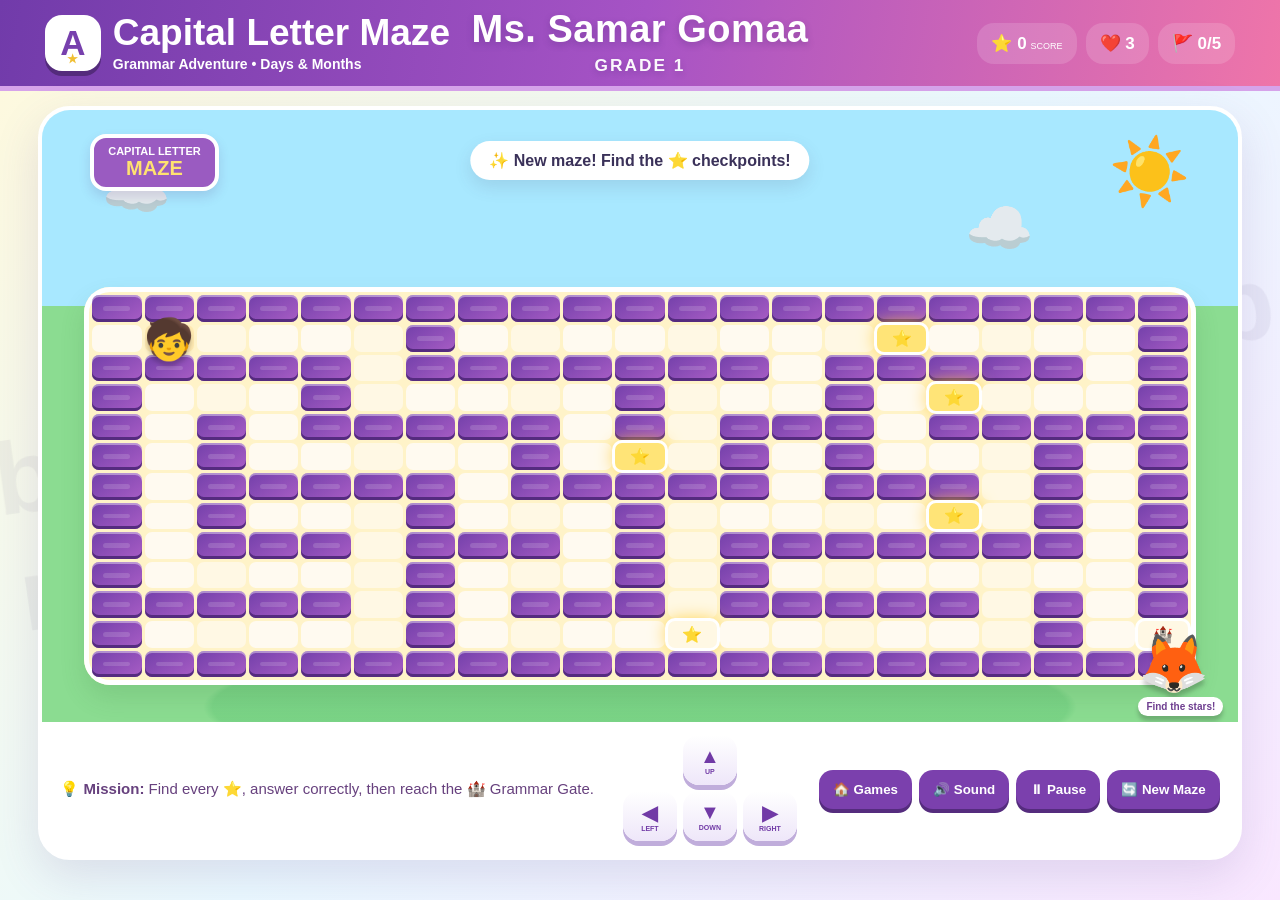
==== games/capital-letter-maze/index.html @ d9a28bd3 "Add files via upload" ====
<!doctype html>
<html lang="en">
<head>
<meta charset="utf-8"><meta name="viewport" content="width=device-width,initial-scale=1">
<title>Capital Letter Maze — Grammar Adventure</title>
<link rel="stylesheet" href="../../style.css">
</head>
<body>
<div class="letter-bg" aria-hidden="true">A b C d E f G h I j K l M n O p Q r S t U v W x Y z</div>
<header class="top">
  <div class="brand"><a href="../../" aria-label="Back to games" style="text-decoration:none"><div class="badge">A<span>★</span></div></a><div><h1>Capital Letter Maze</h1><p>Grammar Adventure • Days &amp; Months</p></div></div>
  <div class="teacher-title"><div class="teacher-name">Ms. Samar Gomaa</div><div class="teacher-grade">Grade 1</div></div>
  <div class="hud"><div>⭐ <b id="score">0</b><small>SCORE</small></div><div>❤️ <b id="lives">3</b></div><div>🚩 <b id="checkpointCount">0/5</b></div></div>
</header>
<main><section class="game-shell">
  <div class="scene"><div class="sky-decor">☁️</div><div class="sky-decor cloud2">☁️</div><div class="sun">☀️</div><div class="sign">CAPITAL LETTER<br><span>MAZE</span></div><div id="message" class="message">Explore the maze and find all ⭐ checkpoints!</div><div id="maze" class="maze"></div><div id="player" class="player">🧒</div><div class="guide">🦊<span>Find the stars!</span></div></div>
  <div class="bottom"><div class="hint">💡 <b>Mission:</b> Find every ⭐, answer correctly, then reach the 🏰 Grammar Gate.</div><div class="dpad"><button class="move up" data-dir="up">▲<small>UP</small></button><button class="move left" data-dir="left">◀<small>LEFT</small></button><button class="move down" data-dir="down">▼<small>DOWN</small></button><button class="move right" data-dir="right">▶<small>RIGHT</small></button></div><div class="actions"><a href="../../" style="text-decoration:none"><button type="button">🏠 Games</button></a><button id="sound">🔊 Sound</button><button id="pause">⏸ Pause</button><button id="restart">🔄 New Maze</button></div></div>
</section></main>
<div id="questionModal" class="modal hidden"><div class="question-card"><div class="q-star">⭐</div><div class="q-label">GRAMMAR CHECKPOINT</div><h2 id="questionText"></h2><div id="answers" class="answers"></div><div id="feedback"></div></div></div>
<div id="winModal" class="modal hidden"><div class="win-card"><div class="confetti">🎉</div><div class="trophy">🏆</div><h2>MISSION COMPLETE!</h2><p>You mastered capital letters!</p><div class="final-score">⭐ <span id="finalScore">0</span> points</div><div class="stars">⭐⭐⭐⭐⭐</div><button id="again">PLAY A NEW MAZE</button><a href="../../" style="display:block;margin-top:12px;color:#7b40ad;font-weight:900">🏠 Back to Games</a></div></div>
<script src="../../script.js"></script>
</body></html>
---- style.css ----
*{box-sizing:border-box}
:root{--purple:#7740ad;--purple2:#a55bc6;--pink:#ef75a9;--cream:#fff7d9;--green:#75d486;--ink:#3a3159}
html,body{margin:0;min-height:100%;font-family:"Trebuchet MS",Arial,sans-serif;color:var(--ink)}
body{background:linear-gradient(135deg,#fff9dc,#eaf9ff 52%,#f9e7ff);overflow-x:hidden}
.letter-bg{position:fixed;inset:-8%;z-index:-1;display:flex;flex-wrap:wrap;align-content:space-around;justify-content:space-around;gap:25px 55px;font-size:clamp(50px,8vw,110px);font-weight:900;opacity:.055;transform:rotate(-8deg);pointer-events:none}
.top{height:86px;padding:8px 3.5vw;display:flex;align-items:center;justify-content:space-between;color:#fff;background:linear-gradient(100deg,#713baa,#a653c5,#ef75a9);box-shadow:0 5px 0 #d6a3ea}
.brand{display:flex;align-items:center;gap:12px}.brand h1{margin:0;font-size:clamp(22px,3vw,37px);line-height:1}.brand p{margin:5px 0 0;font-weight:800;font-size:14px}
.badge{width:56px;height:56px;border-radius:17px;background:#fff;color:#7740ad;display:grid;place-items:center;font-size:35px;font-weight:900;box-shadow:0 5px #542b7c;position:relative}.badge span{position:absolute;font-size:12px;color:#f0bf32;bottom:5px}
.teacher-title{text-align:center;position:absolute;left:50%;transform:translateX(-50%);pointer-events:none;text-shadow:0 3px 7px #542b7c55}.teacher-name{font-size:clamp(22px,3.1vw,38px);font-weight:900;letter-spacing:.5px;line-height:1.05}.teacher-grade{font-size:clamp(13px,1.35vw,18px);font-weight:900;margin-top:5px;letter-spacing:2px;text-transform:uppercase;opacity:.96}.hud{display:flex;gap:9px}.hud div{background:#ffffff25;border-radius:17px;padding:10px 14px;font-size:17px}.hud small{font-size:9px;margin-left:4px}
main{padding:20px 3vw}.game-shell{max-width:1480px;margin:auto;border:4px solid #fff;border-radius:32px;overflow:hidden;background:#fff;box-shadow:0 16px 45px #64428c26}
.scene{height:min(68vh,700px);min-height:500px;position:relative;overflow:hidden;background:linear-gradient(#a8e8ff 0 32%,#8bdc91 32% 100%)}
.scene:after{content:"";position:absolute;left:-5%;right:-5%;bottom:-15%;height:35%;background:radial-gradient(ellipse at center,#66c979 0 46%,transparent 47%);opacity:.45;z-index:1}
.sky-decor{position:absolute;z-index:2;left:5%;top:8%;font-size:55px}.cloud2{left:auto;right:17%;top:14%}.sun{position:absolute;right:4%;top:4%;z-index:2;font-size:65px}
.sign{position:absolute;z-index:4;top:4%;left:4%;background:#9a5bc1;color:#fff;border:4px solid #fff;border-radius:16px;padding:8px 14px;text-align:center;font-weight:900;font-size:11px;line-height:1.05;box-shadow:0 6px 12px #4a287026}.sign span{font-size:20px;color:#ffe270}
.message{position:absolute;z-index:20;top:5%;left:50%;transform:translateX(-50%);background:#fff;padding:10px 19px;border-radius:20px;font-weight:900;white-space:nowrap;box-shadow:0 7px 17px #4b426322}
.maze{position:absolute;z-index:5;left:3.5%;right:3.5%;top:29%;bottom:6%;display:grid;gap:3px;padding:8px;border-radius:26px;background:#fff3c8;box-shadow:0 13px 25px #39753b28,inset 0 0 0 5px #fff}
.cell{border-radius:7px;display:grid;place-items:center;font-weight:900;font-size:clamp(11px,1.25vw,19px);user-select:none}
.wall{background:linear-gradient(145deg,#7340aa,#a85dc5);box-shadow:inset 0 2px #fff6,inset 0 -3px #552b7f}.wall:after{content:"";width:55%;height:18%;background:#ffffff25;border-radius:20px}
.path{background:#fffaf0}.path:nth-child(3n){background:#fff8e4}
.checkpoint{background:#ffe477;box-shadow:0 0 0 3px #fff,0 0 18px #ffc928;animation:starPulse 1.1s infinite}.goal{background:#76ddc5;box-shadow:0 0 0 3px #fff}.start{background:#ffeab2}
@keyframes starPulse{50%{transform:scale(.9);filter:brightness(1.08)}}
.player{position:absolute;z-index:25;font-size:40px;transform:translate(-50%,-50%);transition:left .11s linear,top .11s linear;filter:drop-shadow(0 5px 2px #0003);pointer-events:none}
.guide{position:absolute;z-index:18;right:1.2%;bottom:1%;font-size:57px;filter:drop-shadow(0 5px 2px #0003)}.guide span{display:block;background:#fff;border-radius:12px;padding:4px 8px;font-size:10px;color:#6e3e90;font-weight:900}
.bottom{min-height:128px;padding:13px 18px;display:flex;align-items:center;gap:16px;background:#fff}.hint{flex:1;font-size:15px;color:#67417e}
.dpad{width:180px;height:108px;display:grid;grid-template-columns:repeat(3,56px);grid-template-rows:52px 52px;gap:4px}.move{width:54px;height:50px;border:0;border-radius:16px;background:linear-gradient(#fff,#eee6f9);color:#713aa6;font-weight:900;font-size:20px;box-shadow:0 5px #c0addb;cursor:pointer;touch-action:none}.move:active,.move.active{transform:translateY(4px);box-shadow:0 1px #c0addb}.move small{display:block;font-size:7px}.up{grid-column:2}.left{grid-column:1;grid-row:2}.down{grid-column:2;grid-row:2}.right{grid-column:3;grid-row:2}
.actions{display:flex;gap:7px}.actions button,.win-card button{border:0;border-radius:14px;background:#7b40ad;color:#fff;padding:12px 14px;font-weight:900;box-shadow:0 4px #552c7e;cursor:pointer}.actions button:active,.win-card button:active{transform:translateY(3px);box-shadow:0 1px #552c7e}
.modal{position:fixed;inset:0;z-index:100;background:#33244eaa;display:grid;place-items:center;padding:20px}.hidden{display:none}.question-card,.win-card{width:min(680px,95vw);background:#fffdf4;border:6px solid #fff;border-radius:30px;padding:28px;text-align:center;box-shadow:0 22px 60px #0005}.q-star{font-size:55px}.q-label{color:#8247ab;font-size:13px;letter-spacing:2px;font-weight:900}.question-card h2{font-size:clamp(21px,3vw,31px);margin:14px 0 20px}.answers{display:grid;grid-template-columns:1fr 1fr;gap:12px}.answer{border:3px solid #eadcf4;background:#fff;border-radius:17px;padding:15px;font-size:19px;font-weight:900;color:#43345a;cursor:pointer}.answer:hover{background:#f5eaff}.answer.correct{background:#d9f7e8;border-color:#52b988}.answer.wrong{background:#ffe0e5;border-color:#dc7886}.answer:disabled{cursor:default}#feedback{min-height:31px;margin-top:14px;font-size:17px;font-weight:900}
.win-card{position:relative}.confetti{font-size:34px}.trophy{font-size:80px}.win-card h2{color:#7b40ad;font-size:40px;margin:0}.final-score{font-size:25px;font-weight:900;margin:14px}.stars{font-size:26px;margin:10px}.win-card button{font-size:18px;padding:14px 26px}
@media(max-width:900px){.teacher-title{position:static;transform:none;order:3;width:100%;padding-top:4px}.top{flex-wrap:wrap;justify-content:center;gap:6px}.brand{margin-right:auto}.hud{margin-left:auto}.bottom{flex-wrap:wrap;justify-content:center}.hint{flex-basis:100%;text-align:center}.actions{width:100%;justify-content:center}}
@media(max-width:600px){.top{height:auto;min-height:78px}.brand p{display:none}.hud{gap:3px}.hud div{padding:7px;font-size:13px}.scene{min-height:520px}.maze{left:2%;right:2%;top:29%;bottom:13%;gap:2px}.message{font-size:11px}.answers{grid-template-columns:1fr}.sign{display:none}.guide{font-size:42px}.letters{font-size:55px}}
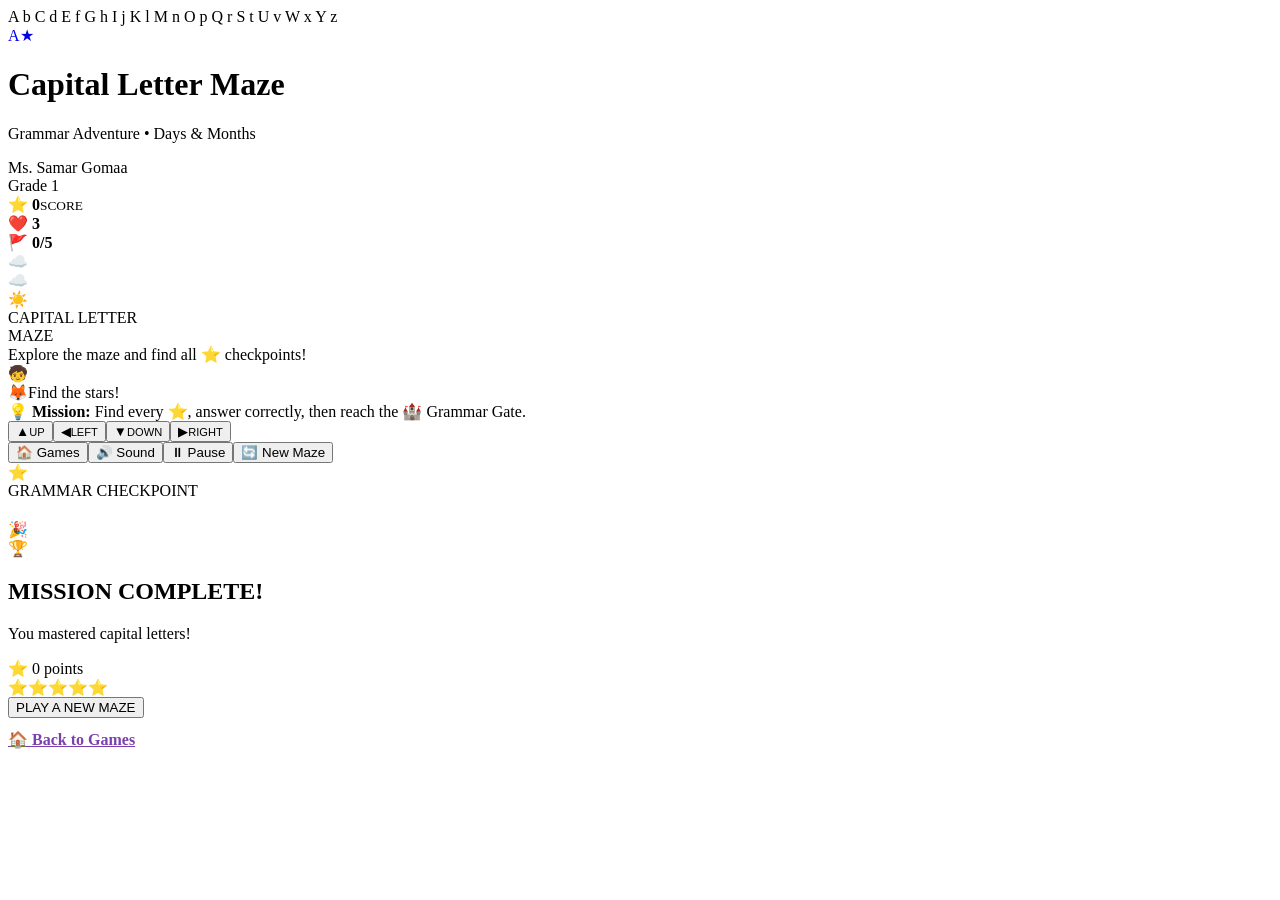
==== commit ca2cca76: "Add files via upload" ====
--- a/games/capital-letter-maze/index.html
+++ b/games/capital-letter-maze/index.html
@@ -4,6 +4,7 @@
 <meta charset="utf-8"><meta name="viewport" content="width=device-width,initial-scale=1">
 <title>Capital Letter Maze — Grammar Adventure</title>
 <link rel="stylesheet" href="../../style.css">
+<link rel="manifest" href="../../manifest.json"><meta name="theme-color" content="#713baa"><meta name="apple-mobile-web-app-capable" content="yes"><meta name="apple-mobile-web-app-title" content="Grammar Adventure">
 </head>
 <body>
 <div class="letter-bg" aria-hidden="true">A b C d E f G h I j K l M n O p Q r S t U v W x Y z</div>
@@ -19,4 +20,5 @@
 <div id="questionModal" class="modal hidden"><div class="question-card"><div class="q-star">⭐</div><div class="q-label">GRAMMAR CHECKPOINT</div><h2 id="questionText"></h2><div id="answers" class="answers"></div><div id="feedback"></div></div></div>
 <div id="winModal" class="modal hidden"><div class="win-card"><div class="confetti">🎉</div><div class="trophy">🏆</div><h2>MISSION COMPLETE!</h2><p>You mastered capital letters!</p><div class="final-score">⭐ <span id="finalScore">0</span> points</div><div class="stars">⭐⭐⭐⭐⭐</div><button id="again">PLAY A NEW MAZE</button><a href="../../" style="display:block;margin-top:12px;color:#7b40ad;font-weight:900">🏠 Back to Games</a></div></div>
 <script src="../../script.js"></script>
+<script>if('serviceWorker' in navigator){window.addEventListener('load',()=>navigator.serviceWorker.register('../../sw.js').catch(()=>{}));}</script>
 </body></html>
